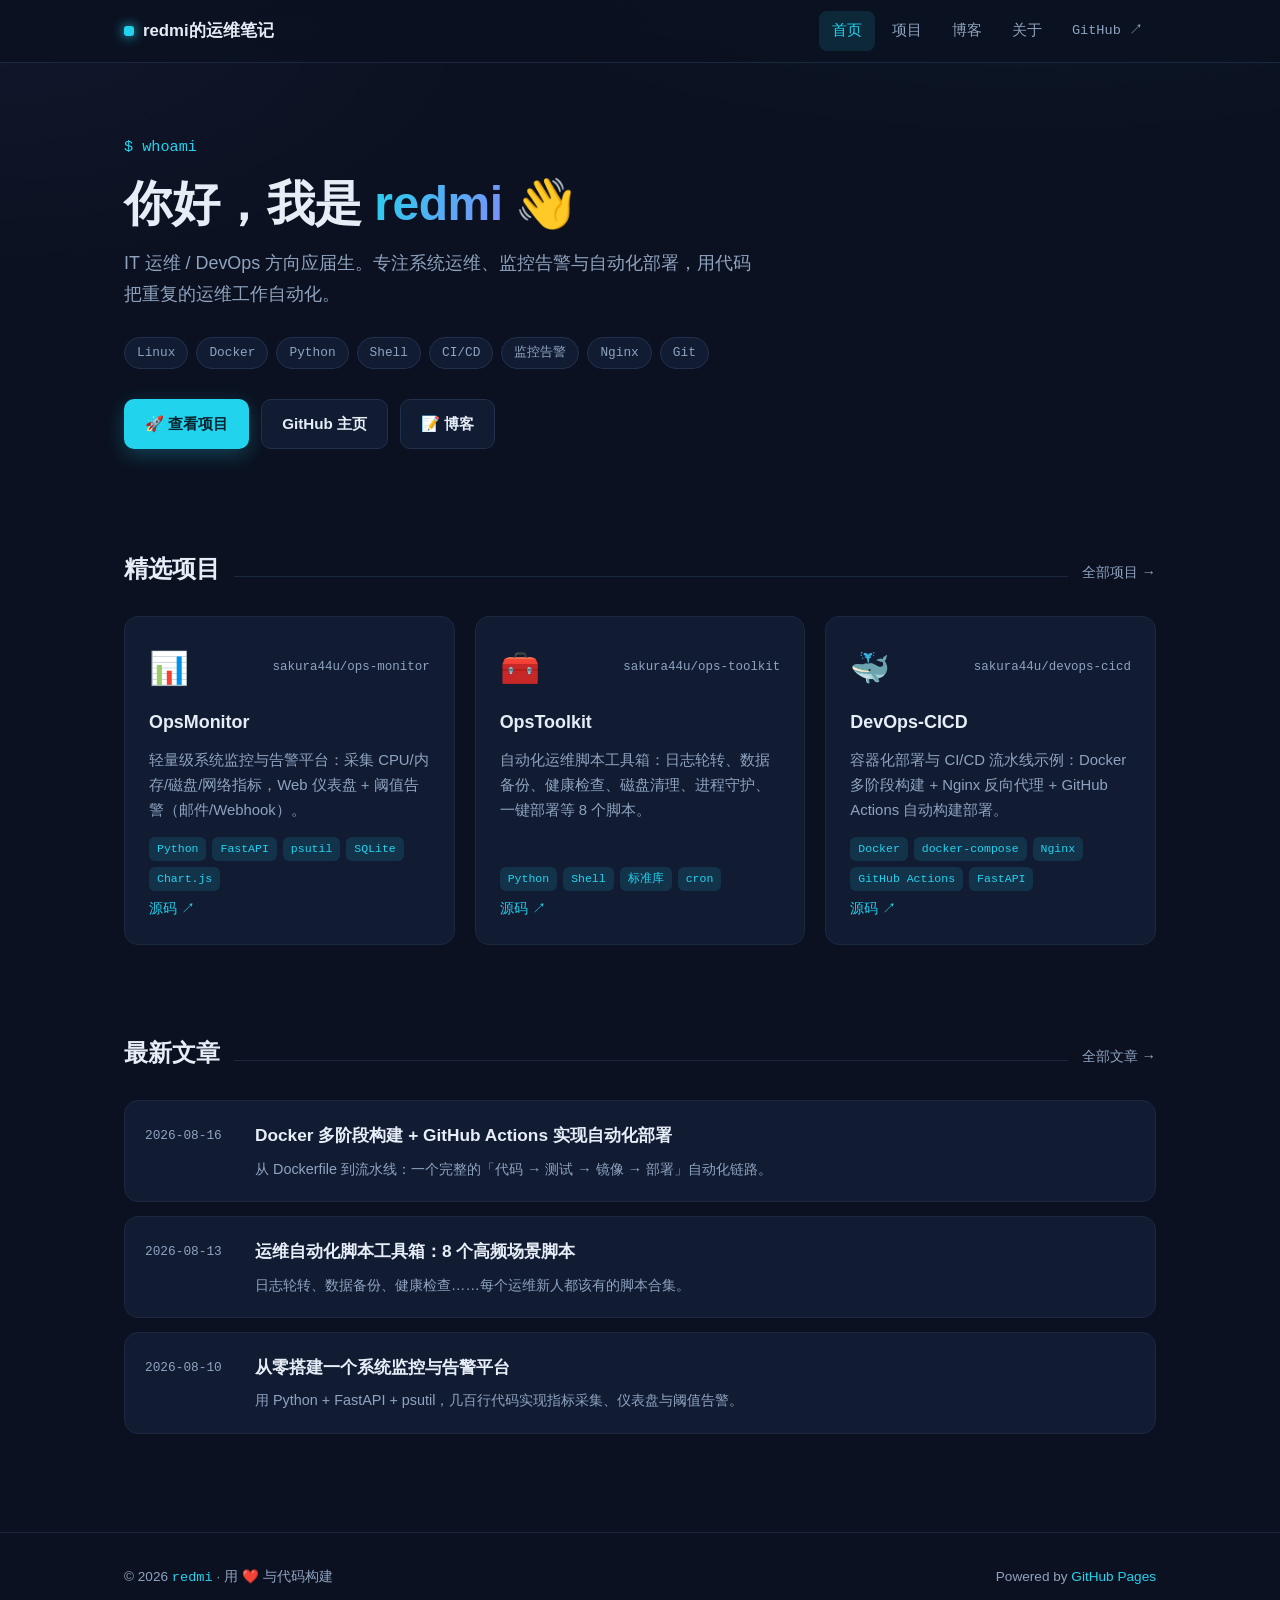
==== index.html @ c890b969 "init: blog" ====
<!DOCTYPE html>
<html lang="zh-CN">
<head>
  <meta charset="UTF-8" />
  <meta name="viewport" content="width=device-width, initial-scale=1.0" />
  <title>redmi的运维笔记 · 首页</title>
  <meta name="description" content="redmi 的个人技术博客，专注系统运维、监控告警与自动化部署。" />
  <link rel="icon" href="data:image/svg+xml,<svg xmlns='http://www.w3.org/2000/svg' viewBox='0 0 100 100'><rect width='100' height='100' rx='22' fill='%2322d3ee'/><text x='50' y='68' font-size='52' text-anchor='middle'>🖥️</text></svg>" />
  <link rel="stylesheet" href="css/style.css" />
</head>
<body>
  <header class="site-header">
    <div class="container header-inner">
      <a href="index.html" class="logo"><span class="logo-dot"></span>redmi的运维笔记</a>
      <nav>
        <a href="index.html">首页</a>
        <a href="projects.html">项目</a>
        <a href="blog.html">博客</a>
        <a href="about.html">关于</a>
        <a href="https://github.com/sakura44u" class="gh" target="_blank" rel="noopener">GitHub ↗</a>
      </nav>
    </div>
  </header>

  <main class="container">
    <!-- Hero -->
    <section class="hero">
      <div class="hello">$ whoami</div>
      <h1>你好，我是 <span class="grad">redmi</span> 👋</h1>
      <p class="sub">IT 运维 / DevOps 方向应届生。专注系统运维、监控告警与自动化部署，用代码把重复的运维工作自动化。</p>
      <div class="tags">
        <span class="chip">Linux</span><span class="chip">Docker</span><span class="chip">Python</span>
        <span class="chip">Shell</span><span class="chip">CI/CD</span><span class="chip">监控告警</span>
        <span class="chip">Nginx</span><span class="chip">Git</span>
      </div>
      <div class="btn-row">
        <a href="projects.html" class="btn btn-primary">🚀 查看项目</a>
        <a href="https://github.com/sakura44u" class="btn btn-ghost" target="_blank" rel="noopener">GitHub 主页</a>
        <a href="blog.html" class="btn btn-ghost">📝 博客</a>
      </div>
    </section>

    <!-- 精选项目 -->
    <section>
      <div class="section-head">
        <h2>精选项目</h2>
        <span class="line"></span>
        <a href="projects.html" class="more">全部项目 →</a>
      </div>
      <div class="grid" id="projects-grid"></div>
    </section>

    <!-- 最新文章 -->
    <section>
      <div class="section-head">
        <h2>最新文章</h2>
        <span class="line"></span>
        <a href="blog.html" class="more">全部文章 →</a>
      </div>
      <div class="post-item">
        <span class="date">2026-08-16</span>
        <div class="body">
          <h3><a href="post-cicd.html">Docker 多阶段构建 + GitHub Actions 实现自动化部署</a></h3>
          <p>从 Dockerfile 到流水线：一个完整的「代码 → 测试 → 镜像 → 部署」自动化链路。</p>
        </div>
      </div>
      <div class="post-item">
        <span class="date">2026-08-13</span>
        <div class="body">
          <h3><a href="post-automation.html">运维自动化脚本工具箱：8 个高频场景脚本</a></h3>
          <p>日志轮转、数据备份、健康检查……每个运维新人都该有的脚本合集。</p>
        </div>
      </div>
      <div class="post-item">
        <span class="date">2026-08-10</span>
        <div class="body">
          <h3><a href="post-monitoring.html">从零搭建一个系统监控与告警平台</a></h3>
          <p>用 Python + FastAPI + psutil，几百行代码实现指标采集、仪表盘与阈值告警。</p>
        </div>
      </div>
    </section>
  </main>

  <footer class="site-footer">
    <div class="container footer-inner">
      <div class="copy">© <span class="year">2026</span> <span class="mono">redmi</span> · 用 ❤️ 与代码构建</div>
      <div class="copy">Powered by <a href="https://pages.github.com/" target="_blank" rel="noopener">GitHub Pages</a></div>
    </div>
  </footer>

  <script src="js/config.js"></script>
  <script src="js/main.js"></script>
</body>
</html>
---- css/style.css ----
/* ============================================================
   redmi的运维笔记 · 全站样式
   深色主题 · 青色点缀 · 等宽字体强调技术感
   ============================================================ */

:root {
  --bg: #0b1120;
  --bg-soft: #0f172a;
  --surface: #111c33;
  --surface-2: #16233f;
  --border: #22304d;
  --border-soft: #1b2840;
  --text: #e6edf7;
  --muted: #8fa3bf;
  --accent: #22d3ee;
  --accent-soft: rgba(34, 211, 238, 0.12);
  --accent-2: #818cf8;
  --good: #34d399;
  --warn: #fbbf24;
  --bad: #f87171;
  --radius: 14px;
  --max-w: 1080px;
  --font-mono: "JetBrains Mono", "Cascadia Code", "SF Mono", Consolas, "Courier New", monospace;
}

* { box-sizing: border-box; margin: 0; padding: 0; }

html { scroll-behavior: smooth; }

body {
  font-family: -apple-system, BlinkMacSystemFont, "Segoe UI", "PingFang SC",
    "Hiragino Sans GB", "Microsoft YaHei", sans-serif;
  background:
    radial-gradient(1200px 500px at 80% -10%, rgba(34, 211, 238, 0.08), transparent 60%),
    radial-gradient(900px 500px at 0% 0%, rgba(129, 140, 248, 0.06), transparent 55%),
    var(--bg);
  color: var(--text);
  line-height: 1.7;
  min-height: 100vh;
}

a { color: var(--accent); text-decoration: none; }
a:hover { text-decoration: underline; }

.container { max-width: var(--max-w); margin: 0 auto; padding: 0 24px; }

code, pre, .mono { font-family: var(--font-mono); }

/* ---------- 顶栏 ---------- */
.site-header {
  position: sticky; top: 0; z-index: 50;
  background: rgba(11, 17, 32, 0.8);
  backdrop-filter: blur(12px);
  -webkit-backdrop-filter: blur(12px);
  border-bottom: 1px solid var(--border-soft);
}
.header-inner {
  display: flex; align-items: center; justify-content: space-between;
  height: 62px;
}
.logo { font-weight: 700; font-size: 1.05rem; color: var(--text); display: flex; align-items: center; gap: 9px; }
.logo:hover { text-decoration: none; }
.logo-dot {
  width: 10px; height: 10px; border-radius: 3px;
  background: var(--accent);
  box-shadow: 0 0 12px var(--accent);
  display: inline-block;
}
nav { display: flex; align-items: center; gap: 4px; }
nav a {
  color: var(--muted); padding: 7px 13px; border-radius: 8px;
  font-size: 0.93rem; transition: color .15s, background .15s;
}
nav a:hover { color: var(--text); background: var(--surface); text-decoration: none; }
nav a.active { color: var(--accent); background: var(--accent-soft); }
nav a.gh { font-family: var(--font-mono); font-size: 0.85rem; }

/* ---------- Hero ---------- */
.hero { padding: 72px 0 56px; }
.hero .hello {
  font-family: var(--font-mono); color: var(--accent); font-size: 0.95rem; margin-bottom: 14px;
}
.hero h1 { font-size: clamp(2rem, 5vw, 3rem); line-height: 1.2; font-weight: 800; letter-spacing: -0.5px; }
.hero h1 .grad {
  background: linear-gradient(120deg, var(--accent), var(--accent-2));
  -webkit-background-clip: text; background-clip: text; color: transparent;
}
.hero .sub { color: var(--muted); font-size: 1.12rem; margin: 16px 0 28px; max-width: 640px; }
.hero .tags { display: flex; flex-wrap: wrap; gap: 8px; margin-bottom: 30px; }
.chip {
  font-family: var(--font-mono); font-size: 0.8rem; color: var(--muted);
  border: 1px solid var(--border); border-radius: 999px; padding: 4px 12px;
  background: var(--surface);
}
.btn-row { display: flex; gap: 12px; flex-wrap: wrap; }
.btn {
  display: inline-flex; align-items: center; gap: 8px;
  padding: 11px 20px; border-radius: 10px; font-weight: 600; font-size: 0.95rem;
  transition: transform .15s, box-shadow .15s, background .15s; border: 1px solid transparent;
}
.btn:hover { text-decoration: none; transform: translateY(-2px); }
.btn-primary { background: var(--accent); color: #06232e; box-shadow: 0 6px 20px rgba(34, 211, 238, 0.25); }
.btn-primary:hover { box-shadow: 0 8px 26px rgba(34, 211, 238, 0.35); }
.btn-ghost { background: var(--surface); color: var(--text); border-color: var(--border); }
.btn-ghost:hover { background: var(--surface-2); }

/* ---------- 区块通用 ---------- */
section { padding: 44px 0; }
.section-head { display: flex; align-items: baseline; gap: 14px; margin-bottom: 26px; }
.section-head h2 { font-size: 1.5rem; font-weight: 700; }
.section-head .line { flex: 1; height: 1px; background: var(--border-soft); }
.section-head .more { font-size: 0.9rem; color: var(--muted); white-space: nowrap; }

/* ---------- 卡片 ---------- */
.card {
  background: var(--surface); border: 1px solid var(--border-soft);
  border-radius: var(--radius); padding: 24px;
  transition: transform .18s, border-color .18s, box-shadow .18s;
}
.card:hover { transform: translateY(-4px); border-color: var(--border); box-shadow: 0 12px 30px rgba(0,0,0,.35); }
.card h3 { font-size: 1.12rem; margin-bottom: 10px; display: flex; align-items: center; gap: 9px; }
.card h3 a { color: var(--text); }
.card h3 a:hover { color: var(--accent); text-decoration: none; }
.card p { color: var(--muted); font-size: 0.93rem; margin-bottom: 14px; }
.card .tech { display: flex; flex-wrap: wrap; gap: 6px; }
.card .tech span {
  font-family: var(--font-mono); font-size: 0.72rem; color: var(--accent);
  background: var(--accent-soft); border-radius: 6px; padding: 2px 8px;
}
.card .emoji { font-size: 1.3rem; }

.grid { display: grid; grid-template-columns: repeat(auto-fill, minmax(300px, 1fr)); gap: 20px; }

/* ---------- 项目卡片（大图风格） ---------- */
.project-card { display: flex; flex-direction: column; }
.project-card .pc-top { display: flex; align-items: center; justify-content: space-between; margin-bottom: 12px; }
.project-card .pc-emoji { font-size: 2rem; }
.project-card .repo { font-family: var(--font-mono); font-size: 0.78rem; color: var(--muted); }
.project-card .desc { flex: 1; }
.project-card .links { display: flex; gap: 12px; margin-top: 6px; font-size: 0.88rem; }

/* ---------- 文章列表 ---------- */
.post-item {
  display: flex; gap: 18px; align-items: flex-start;
  padding: 20px; border-radius: var(--radius);
  background: var(--surface); border: 1px solid var(--border-soft);
  margin-bottom: 14px; transition: transform .15s, border-color .15s;
}
.post-item:hover { transform: translateX(4px); border-color: var(--border); }
.post-item .date {
  font-family: var(--font-mono); font-size: 0.8rem; color: var(--muted);
  min-width: 92px; padding-top: 4px;
}
.post-item .body h3 { font-size: 1.08rem; margin-bottom: 6px; }
.post-item .body h3 a { color: var(--text); }
.post-item .body h3 a:hover { color: var(--accent); text-decoration: none; }
.post-item .body p { color: var(--muted); font-size: 0.9rem; }
.post-item .tag {
  display: inline-block; font-family: var(--font-mono); font-size: 0.72rem;
  color: var(--accent); background: var(--accent-soft); border-radius: 6px; padding: 1px 8px; margin-right: 8px;
}

/* ---------- 文章正文 ---------- */
.article { padding: 48px 0 60px; }
.article .art-head { margin-bottom: 32px; }
.article .art-head .back { font-size: 0.88rem; color: var(--muted); display: inline-block; margin-bottom: 16px; }
.article h1 { font-size: clamp(1.7rem, 4vw, 2.4rem); line-height: 1.3; margin-bottom: 14px; font-weight: 800; }
.article .meta { color: var(--muted); font-size: 0.88rem; font-family: var(--font-mono); }
.article .prose { max-width: 780px; margin: 0 auto; }
.article .prose h2 { font-size: 1.4rem; margin: 36px 0 14px; padding-bottom: 8px; border-bottom: 1px solid var(--border-soft); }
.article .prose h3 { font-size: 1.15rem; margin: 26px 0 10px; }
.article .prose p { margin: 14px 0; color: #c7d2e4; }
.article .prose ul, .article .prose ol { margin: 14px 0 14px 24px; color: #c7d2e4; }
.article .prose li { margin: 6px 0; }
.article .prose strong { color: var(--text); }
.article .prose a { text-decoration: underline; text-underline-offset: 2px; }

.article pre {
  background: #0a0f1e; border: 1px solid var(--border-soft); border-radius: 10px;
  padding: 16px 18px; overflow-x: auto; margin: 16px 0; font-size: 0.86rem; line-height: 1.6;
}
.article code { font-family: var(--font-mono); }
.article :not(pre) > code {
  background: var(--surface-2); border: 1px solid var(--border-soft);
  border-radius: 5px; padding: 1px 6px; font-size: 0.85em; color: var(--accent);
}
.article blockquote {
  border-left: 3px solid var(--accent); background: var(--accent-soft);
  padding: 12px 16px; border-radius: 0 8px 8px 0; margin: 16px 0; color: #c7d2e4;
}
.article table { width: 100%; border-collapse: collapse; margin: 16px 0; font-size: 0.9rem; }
.article th, .article td { border: 1px solid var(--border); padding: 9px 12px; text-align: left; }
.article th { background: var(--surface-2); }

/* ---------- 关于页 ---------- */
.about-grid { display: grid; grid-template-columns: 260px 1fr; gap: 28px; align-items: start; }
.avatar-box {
  background: var(--surface); border: 1px solid var(--border-soft); border-radius: var(--radius);
  padding: 28px; text-align: center; position: sticky; top: 86px;
}
.avatar {
  width: 110px; height: 110px; border-radius: 50%; margin: 0 auto 16px;
  background: linear-gradient(135deg, var(--accent), var(--accent-2));
  display: flex; align-items: center; justify-content: center;
  font-size: 2.6rem; font-weight: 800; color: #06232e;
}
.avatar-box h2 { font-size: 1.2rem; margin-bottom: 4px; }
.avatar-box .role { color: var(--muted); font-size: 0.9rem; margin-bottom: 18px; }
.avatar-box .contact { display: flex; flex-direction: column; gap: 8px; font-size: 0.88rem; }

/* ---------- 页脚 ---------- */
.site-footer { border-top: 1px solid var(--border-soft); margin-top: 40px; padding: 32px 0; }
.footer-inner { display: flex; justify-content: space-between; align-items: center; flex-wrap: wrap; gap: 12px; }
.site-footer .copy { color: var(--muted); font-size: 0.85rem; }
.site-footer .copy .mono { color: var(--accent); }

/* ---------- 响应式 ---------- */
@media (max-width: 720px) {
  .about-grid { grid-template-columns: 1fr; }
  .avatar-box { position: static; }
  .post-item { flex-direction: column; gap: 6px; }
  .post-item .date { min-width: 0; }
  nav a { padding: 6px 9px; font-size: 0.85rem; }
  .hero { padding: 48px 0 40px; }
}

/* 打印友好 */
@media print { .site-header, .site-footer, .btn-row { display: none; } }
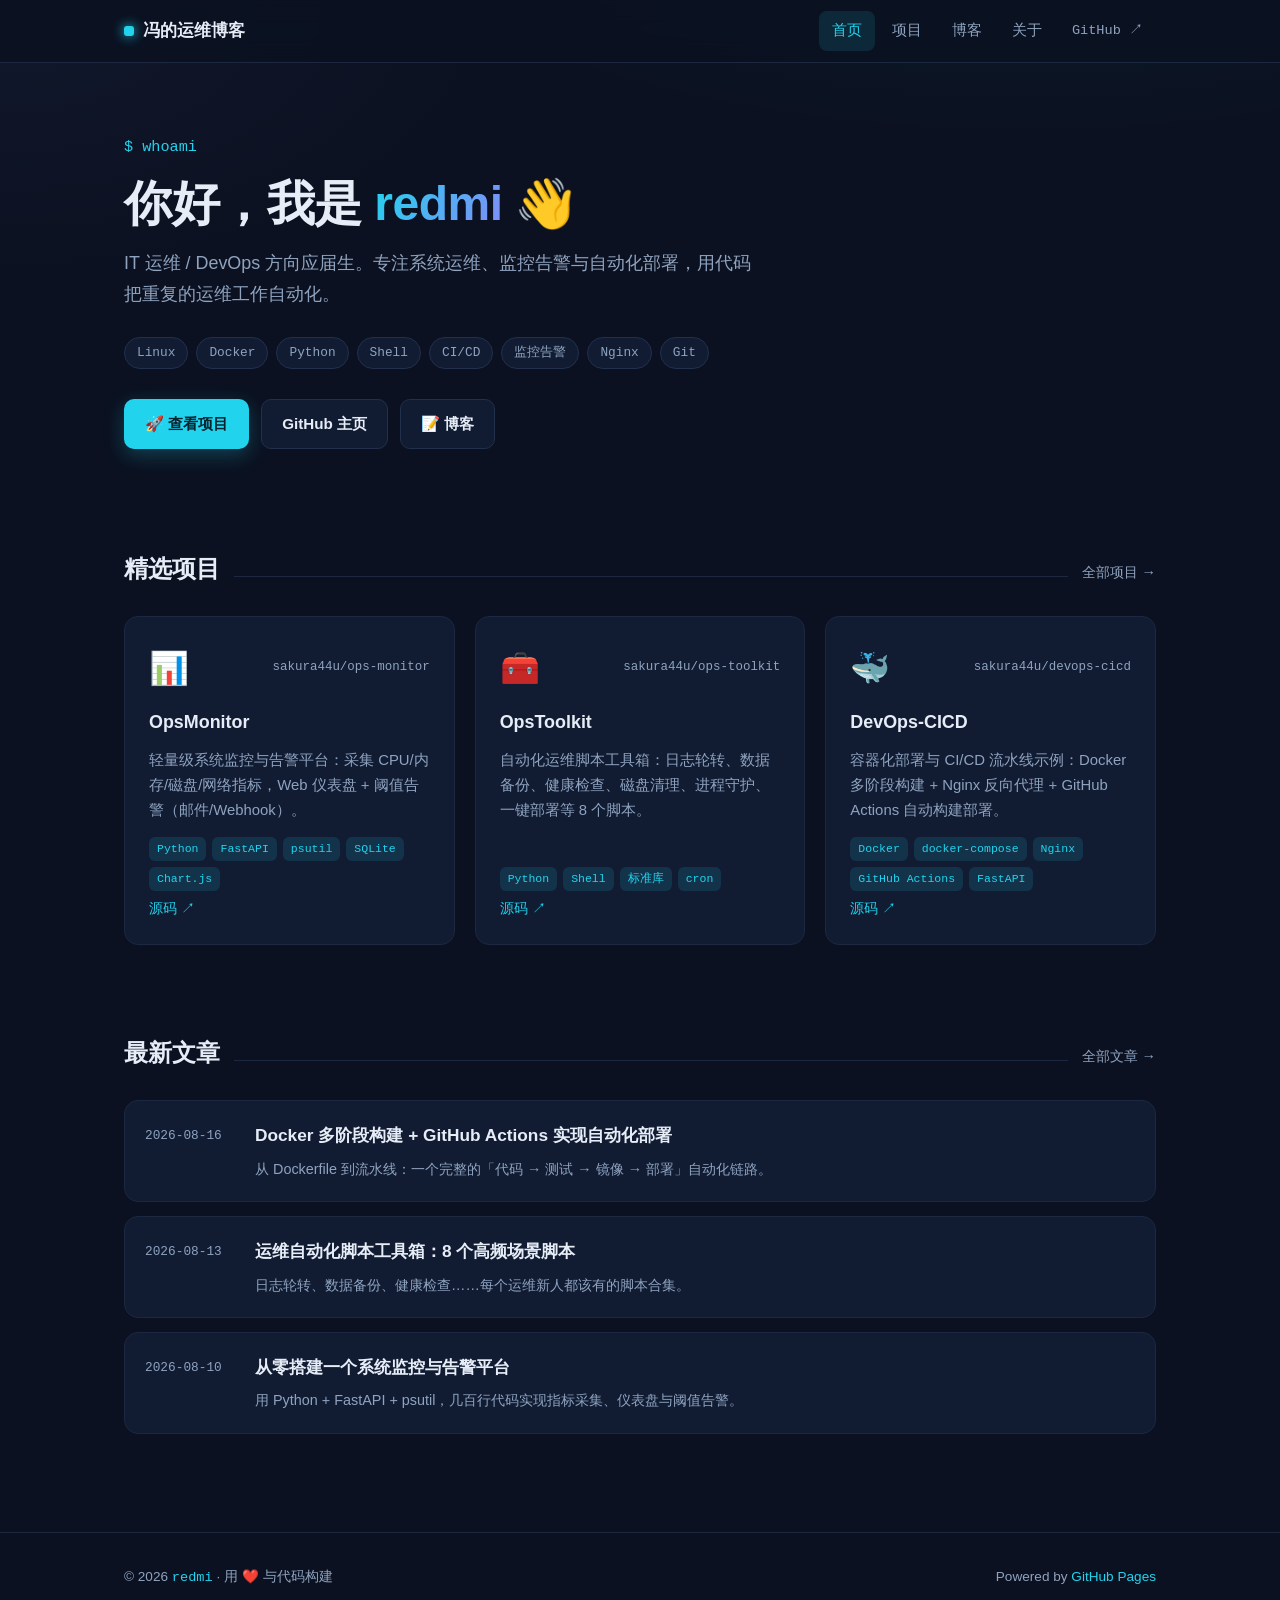
==== commit 876d223d: "Update index.html" ====
--- a/index.html
+++ b/index.html
@@ -3,7 +3,7 @@
 <head>
   <meta charset="UTF-8" />
   <meta name="viewport" content="width=device-width, initial-scale=1.0" />
-  <title>redmi的运维笔记 · 首页</title>
+  <title>冯的运维博客 · 首页</title>
   <meta name="description" content="redmi 的个人技术博客，专注系统运维、监控告警与自动化部署。" />
   <link rel="icon" href="data:image/svg+xml,<svg xmlns='http://www.w3.org/2000/svg' viewBox='0 0 100 100'><rect width='100' height='100' rx='22' fill='%2322d3ee'/><text x='50' y='68' font-size='52' text-anchor='middle'>🖥️</text></svg>" />
   <link rel="stylesheet" href="css/style.css" />
@@ -11,7 +11,7 @@
 <body>
   <header class="site-header">
     <div class="container header-inner">
-      <a href="index.html" class="logo"><span class="logo-dot"></span>redmi的运维笔记</a>
+      <a href="index.html" class="logo"><span class="logo-dot"></span>冯的运维博客</a>
       <nav>
         <a href="index.html">首页</a>
         <a href="projects.html">项目</a>
--- a/css/style.css
+++ b/css/style.css
@@ -1,5 +1,5 @@
 /* ============================================================
-   redmi的运维笔记 · 全站样式
+   冯的运维博客 · 全站样式
    深色主题 · 青色点缀 · 等宽字体强调技术感
    ============================================================ */
 
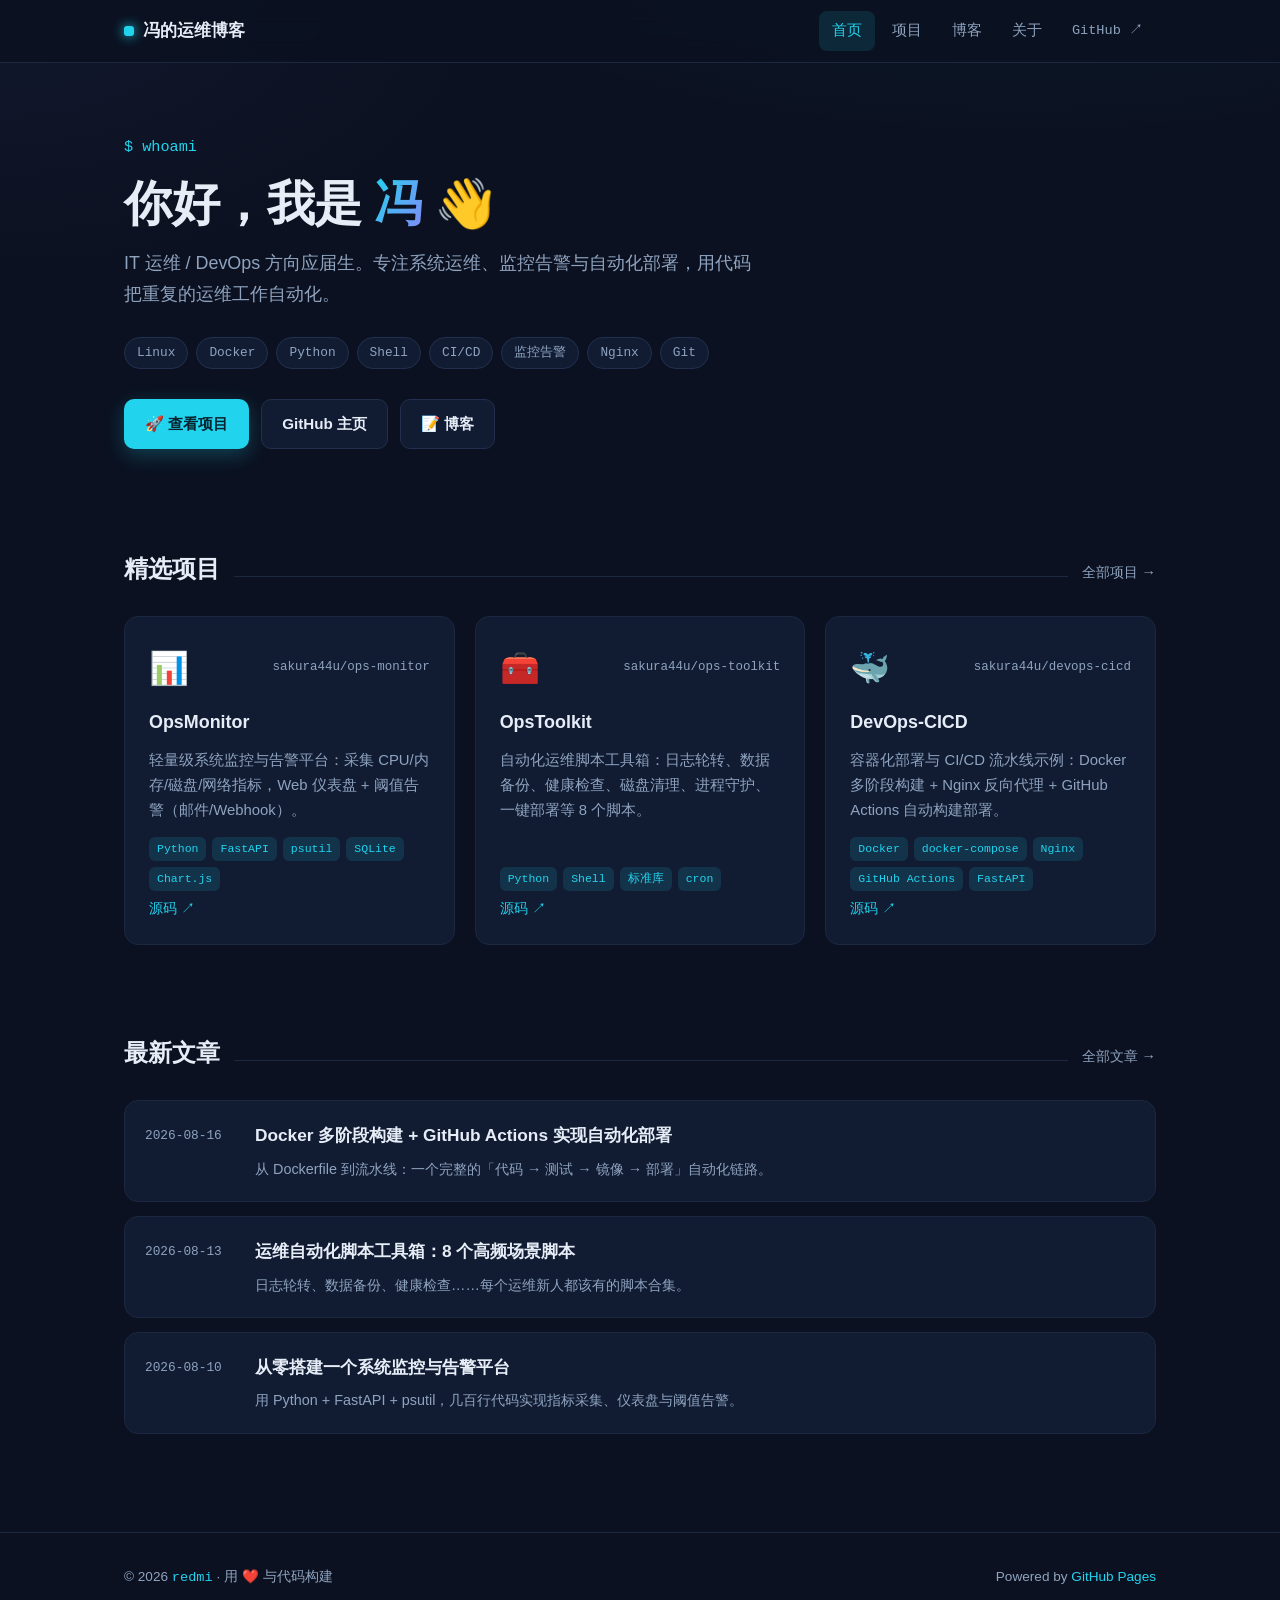
==== commit 91889f8d: "Update index.html" ====
--- a/index.html
+++ b/index.html
@@ -4,7 +4,7 @@
   <meta charset="UTF-8" />
   <meta name="viewport" content="width=device-width, initial-scale=1.0" />
   <title>冯的运维博客 · 首页</title>
-  <meta name="description" content="redmi 的个人技术博客，专注系统运维、监控告警与自动化部署。" />
+  <meta name="description" content="冯 的个人技术博客，专注系统运维、监控告警与自动化部署。" />
   <link rel="icon" href="data:image/svg+xml,<svg xmlns='http://www.w3.org/2000/svg' viewBox='0 0 100 100'><rect width='100' height='100' rx='22' fill='%2322d3ee'/><text x='50' y='68' font-size='52' text-anchor='middle'>🖥️</text></svg>" />
   <link rel="stylesheet" href="css/style.css" />
 </head>
@@ -26,7 +26,7 @@
     <!-- Hero -->
     <section class="hero">
       <div class="hello">$ whoami</div>
-      <h1>你好，我是 <span class="grad">redmi</span> 👋</h1>
+      <h1>你好，我是 <span class="grad">冯</span> 👋</h1>
       <p class="sub">IT 运维 / DevOps 方向应届生。专注系统运维、监控告警与自动化部署，用代码把重复的运维工作自动化。</p>
       <div class="tags">
         <span class="chip">Linux</span><span class="chip">Docker</span><span class="chip">Python</span>
